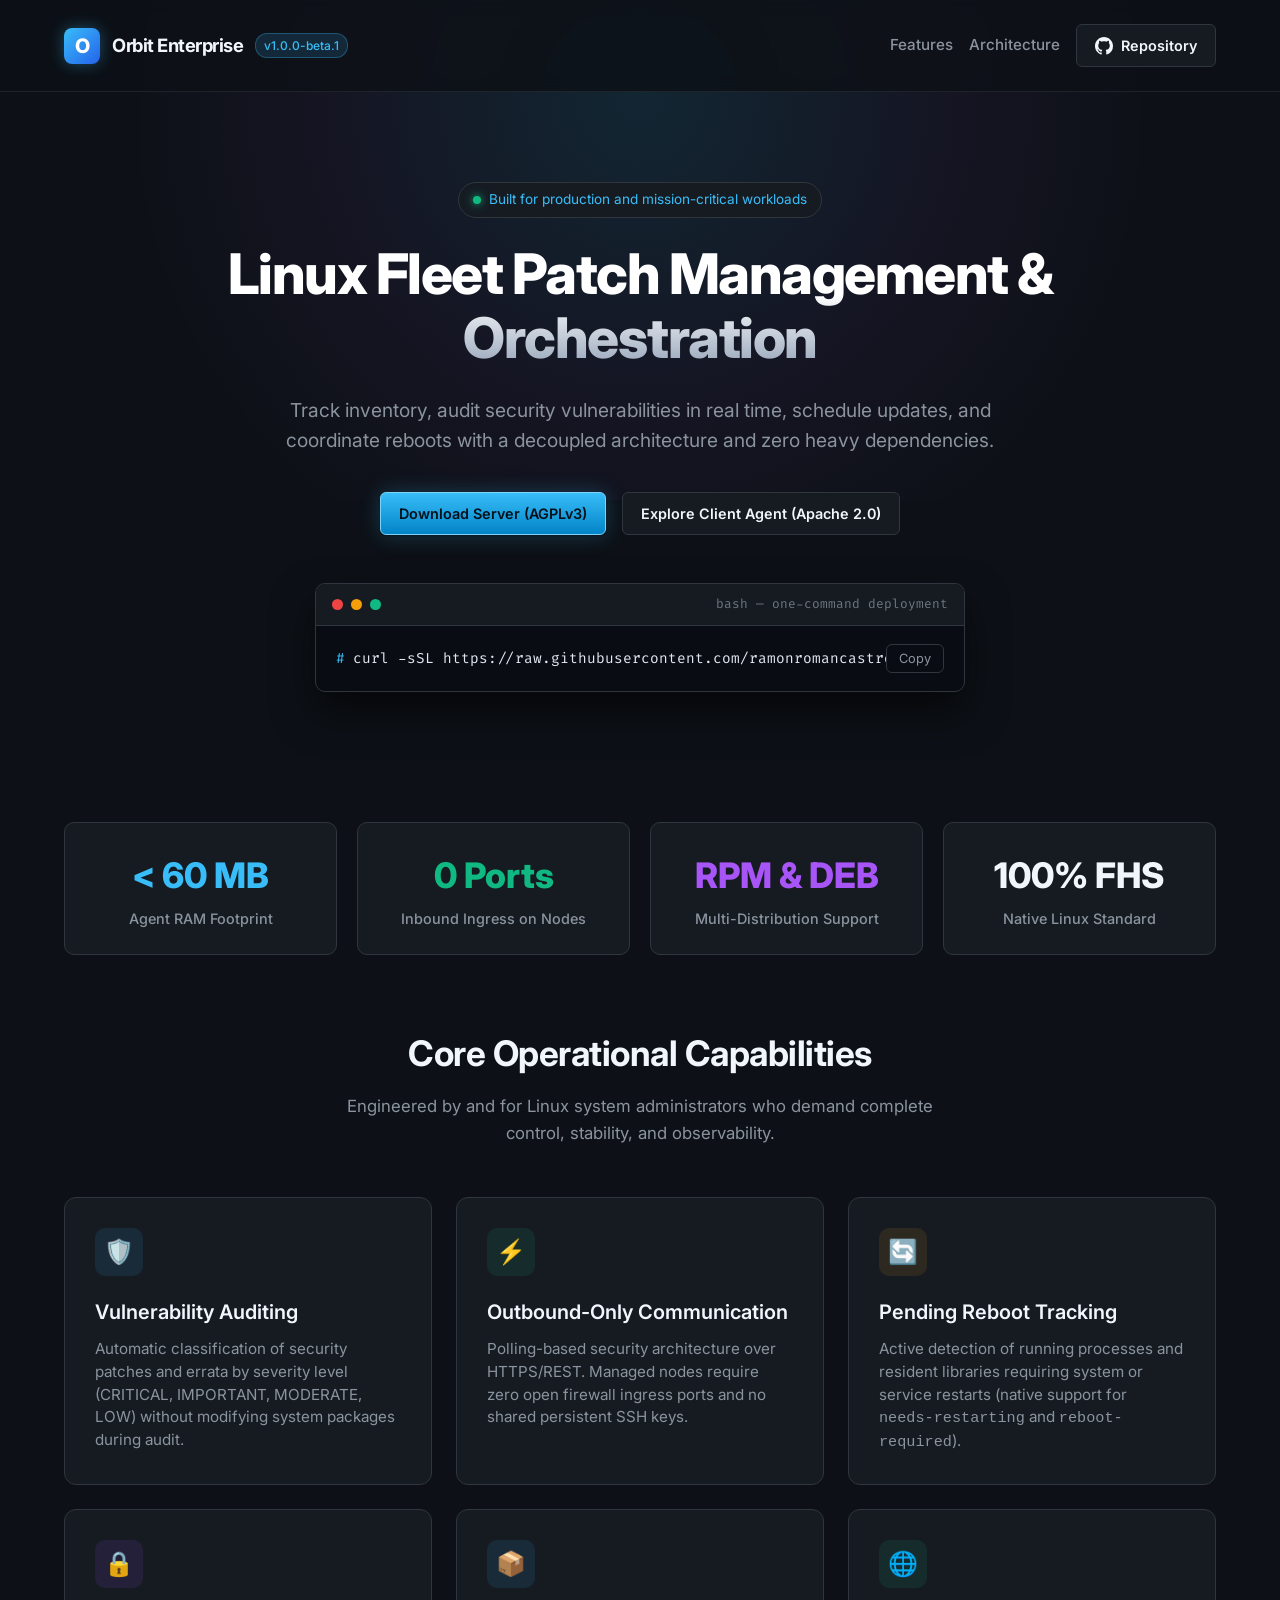
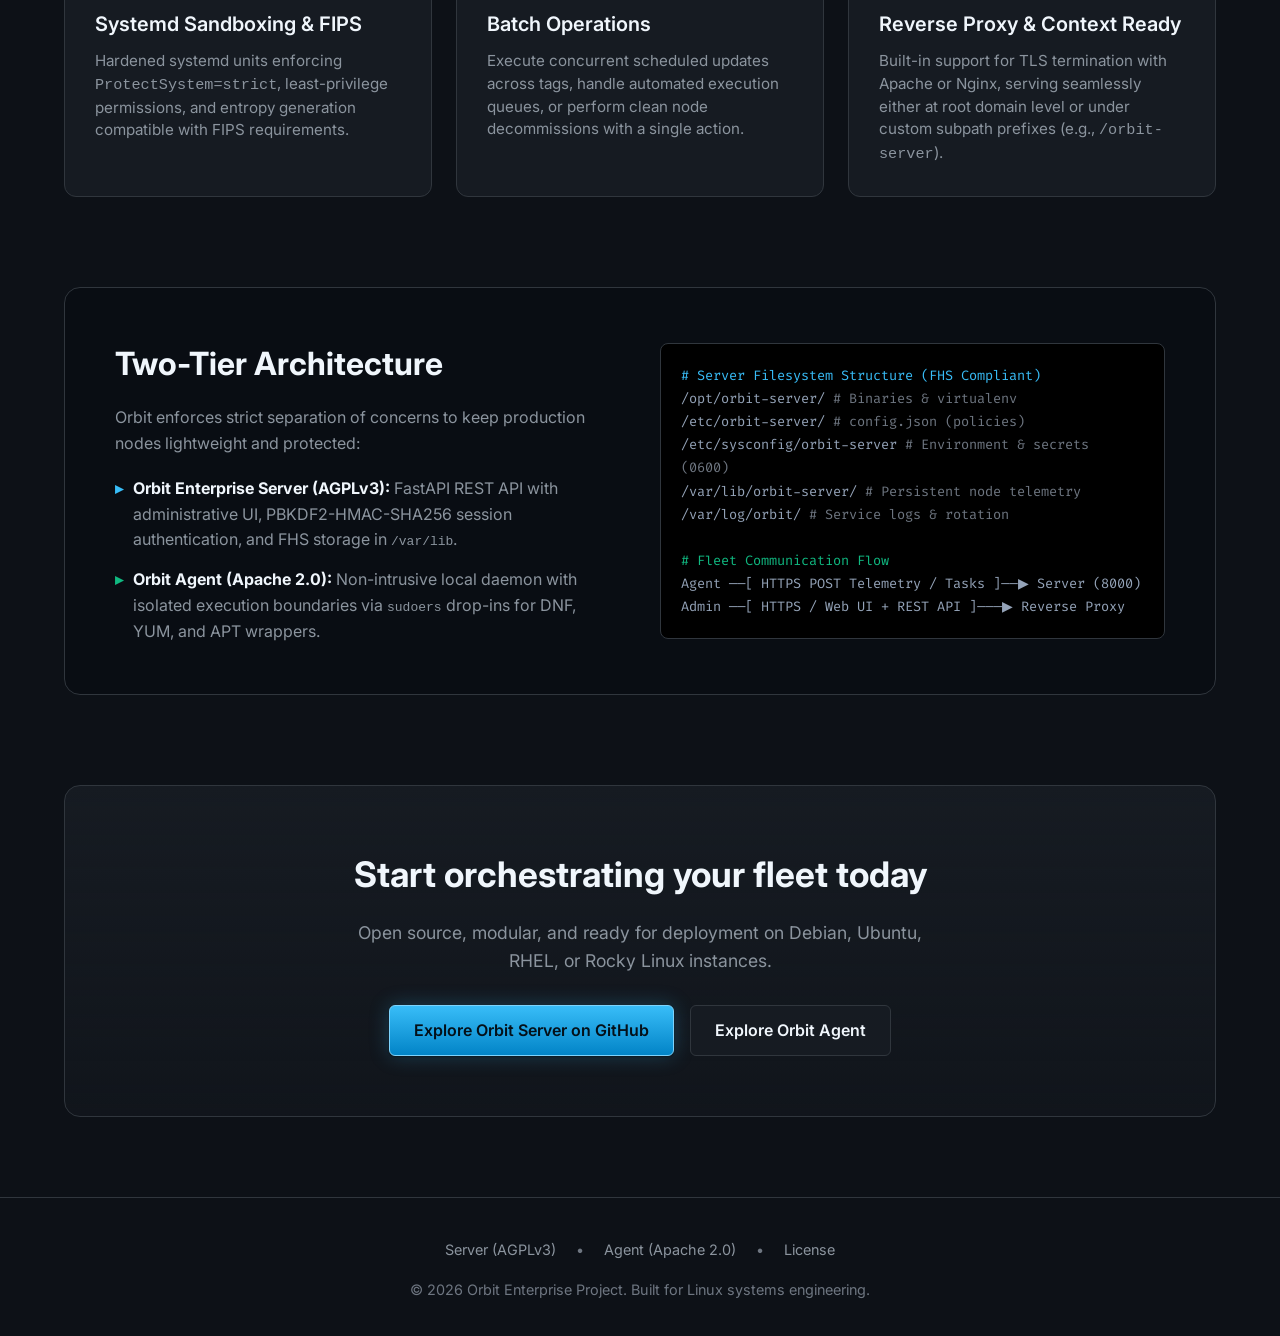
==== orbit-server/index.html @ 9237be04 "Add files via upload" ====
<!DOCTYPE html>
<html lang="en" prefix="og: https://ogp.me/ns#">
<head>
  <meta charset="UTF-8">
  <meta name="viewport" content="width=device-width, initial-scale=1.0">
  <meta http-equiv="X-UA-Compatible" content="IE=edge">
  
  <!-- SEO CORE -->
  <title>Orbit Enterprise | Linux Fleet Patch Management & Orchestration</title>
  <meta name="description" content="Centralized, secure, and lightweight Linux fleet orchestrator for security patch auditing, telemetry, and automated task execution across RPM and DEB systems.">
  <meta name="keywords" content="linux patch management, fleet orchestration, devops, sysadmin, fastapi, linux security auditing, dnf, apt, systemd, linux automation">
  <meta name="author" content="Orbit Enterprise Project">
  <meta name="robots" content="index, follow, max-image-preview:large, max-snippet:-1, max-video-preview:-1">
  <link rel="canonical" href="https://ramonromancastro.github.io/orbit-server/">
  <meta name="theme-color" content="#0d1117">

  <!-- OPEN GRAPH / FACEBOOK / LINKEDIN / DISCORD -->
  <meta property="og:type" content="website">
  <meta property="og:url" content="https://ramonromancastro.github.io/orbit-server/">
  <meta property="og:title" content="Orbit Enterprise | Linux Fleet Patch Management & Orchestration">
  <meta property="og:description" content="Track inventory, audit security vulnerabilities in real time, and coordinate unattended reboots with an outbound-only decoupled architecture.">
  <meta property="og:image" content="https://raw.githubusercontent.com/ramonromancastro/orbit-server/main/docs/images/og-preview.png">
  <meta property="og:image:width" content="1200">
  <meta property="og:image:height" content="630">
  <meta property="og:image:alt" content="Orbit Enterprise Server and Agent Overview">
  <meta property="og:site_name" content="Orbit Enterprise">
  <meta property="og:locale" content="en_US">

  <!-- TWITTER CARDS -->
  <meta name="twitter:card" content="summary_large_image">
  <meta name="twitter:url" content="https://ramonromancastro.github.io/orbit-server/">
  <meta name="twitter:title" content="Orbit Enterprise | Linux Fleet Patch Management">
  <meta name="twitter:description" content="Lightweight Linux fleet management & automated patch auditing for RPM & DEB distributions. Zero inbound open ports.">
  <meta name="twitter:image" content="https://raw.githubusercontent.com/ramonromancastro/orbit-server/main/docs/images/og-preview.png">
  <meta name="twitter:image:alt" content="Orbit Enterprise Architecture Banner">

  <!-- STRUCTURED DATA (JSON-LD) SCHEMA.ORG -->
  <script type="application/ld+json">
  {
    "@context": "https://schema.org",
    "@type": "SoftwareApplication",
    "name": "Orbit Enterprise Server",
    "operatingSystem": "Linux",
    "applicationCategory": "DevOpsApplication, SystemAdministrationApplication",
    "softwareVersion": "v1.0.0-beta.1",
    "description": "Enterprise-grade patch management, vulnerability auditing, and orchestration platform for Linux fleets.",
    "license": "https://www.gnu.org/licenses/agpl-3.0.html",
    "url": "https://ramonromancastro.github.io/orbit-server/",
    "downloadUrl": "https://github.com/ramonromancastro/orbit-server",
    "offers": {
      "@type": "Offer",
      "price": "0",
      "priceCurrency": "USD"
    },
    "author": {
      "@type": "Person",
      "name": "Ramón Román Castro",
      "url": "https://github.com/ramonromancastro"
    }
  }
  </script>
  
  <style>
    :root {
      --bg-darker: #090d13;
      --bg-dark: #0d1117;
      --bg-card: #161b22;
      --bg-card-hover: #1c2129;
      --border-color: #30363d;
      --border-hover: #484f58;
      
      --accent-blue: #38bdf8;
      --accent-blue-glow: rgba(56, 189, 248, 0.15);
      --accent-green: #10b981;
      --accent-purple: #a855f7;
      --accent-amber: #f59e0b;
      
      --text-main: #f0f6fc;
      --text-muted: #8b949e;
      --text-dim: #6e7681;
      
      --font-sans: 'Inter', -apple-system, BlinkMacSystemFont, sans-serif;
      --font-mono: 'Fira Code', monospace;
    }

    /* Inter Font (Sans-serif) */
    @font-face {
      font-family: 'Inter';
      font-style: normal;
      font-weight: 100 900; /* Cobertura completa si usas la variable */
      font-display: swap;
      src: url('fonts/inter-latin-standard-normal.woff2') format('woff2');
    }

    /* Fira Code Font (Monospace - 400 Regular) */
    @font-face {
      font-family: 'Fira Code';
      font-style: normal;
      font-weight: 100 900; /* Cobertura completa si usas la variable */
      font-display: swap;
      src: url('fonts/fira-code-latin-wght-normal.woff2') format('woff2');
    }

    * {
      box-sizing: border-box;
      margin: 0;
      padding: 0;
    }

    body {
      background-color: var(--bg-dark);
      color: var(--text-main);
      font-family: var(--font-sans);
      line-height: 1.6;
      overflow-x: hidden;
      -webkit-font-smoothing: antialiased;
    }

    .glow-bg {
      position: absolute;
      top: 0;
      left: 50%;
      transform: translateX(-50%);
      width: 1000px;
      height: 500px;
      background: radial-gradient(circle at 50% 20%, rgba(56, 189, 248, 0.12) 0%, rgba(168, 85, 247, 0.05) 50%, transparent 80%);
      pointer-events: none;
      z-index: 0;
    }

    .container {
      max-width: 1200px;
      margin: 0 auto;
      padding: 0 24px;
      position: relative;
      z-index: 1;
    }

    header {
      padding: 24px 0;
      border-bottom: 1px solid rgba(48, 54, 61, 0.5);
      backdrop-filter: blur(8px);
      position: sticky;
      top: 0;
      z-index: 50;
      background: rgba(13, 17, 23, 0.85);
    }

    .header-content {
      display: flex;
      justify-content: space-between;
      align-items: center;
    }

    .logo-container {
      display: flex;
      align-items: center;
      gap: 12px;
      text-decoration: none;
      color: var(--text-main);
    }

    .logo-badge {
      width: 36px;
      height: 36px;
      border-radius: 8px;
      background: linear-gradient(135deg, var(--accent-blue), #2563eb);
      display: flex;
      align-items: center;
      justify-content: center;
      font-weight: 800;
      font-size: 20px;
      color: #fff;
      box-shadow: 0 0 15px rgba(56, 189, 248, 0.35);
    }

    .logo-title {
      font-weight: 700;
      font-size: 1.15rem;
      letter-spacing: -0.5px;
    }

    .logo-version {
      font-size: 0.75rem;
      padding: 2px 8px;
      border-radius: 12px;
      background-color: var(--accent-blue-glow);
      color: var(--accent-blue);
      border: 1px solid rgba(56, 189, 248, 0.3);
      font-weight: 500;
    }

    .nav-actions {
      display: flex;
      align-items: center;
      gap: 16px;
    }

    .nav-link {
      color: var(--text-muted);
      text-decoration: none;
      font-size: 0.95rem;
      font-weight: 500;
      transition: color 0.2s;
    }

    .nav-link:hover {
      color: var(--accent-blue);
    }

    .btn {
      display: inline-flex;
      align-items: center;
      gap: 8px;
      padding: 9px 18px;
      border-radius: 6px;
      font-size: 0.9rem;
      font-weight: 600;
      text-decoration: none;
      cursor: pointer;
      transition: all 0.2s cubic-bezier(0.4, 0, 0.2, 1);
    }

    .btn-github {
      background-color: var(--bg-card);
      color: var(--text-main);
      border: 1px solid var(--border-color);
    }

    .btn-github:hover {
      background-color: var(--border-color);
      border-color: var(--text-muted);
    }

    .btn-primary {
      background: linear-gradient(180deg, #38bdf8 0%, #0284c7 100%);
      color: #041019;
      box-shadow: 0 1px 2px rgba(0,0,0,0.4), 0 0 20px rgba(56, 189, 248, 0.25);
      border: 1px solid #7dd3fc;
    }

    .btn-primary:hover {
      filter: brightness(1.1);
      box-shadow: 0 0 25px rgba(56, 189, 248, 0.4);
      transform: translateY(-1px);
    }

    .hero {
      padding: 90px 0 60px;
      text-align: center;
    }

    .hero-tagline {
      display: inline-flex;
      align-items: center;
      gap: 8px;
      padding: 6px 14px;
      background-color: var(--bg-card);
      border: 1px solid var(--border-color);
      border-radius: 20px;
      font-size: 0.85rem;
      color: var(--accent-blue);
      margin-bottom: 24px;
    }

    .status-dot {
      width: 8px;
      height: 8px;
      background-color: var(--accent-green);
      border-radius: 50%;
      box-shadow: 0 0 8px var(--accent-green);
    }

    .hero h1 {
      font-size: 3.5rem;
      line-height: 1.15;
      font-weight: 800;
      letter-spacing: -1.5px;
      margin-bottom: 24px;
      max-width: 850px;
      margin-left: auto;
      margin-right: auto;
      background: linear-gradient(180deg, #ffffff 40%, #94a3b8 100%);
      -webkit-background-clip: text;
      -webkit-text-fill-color: transparent;
    }

    .hero p {
      font-size: 1.2rem;
      color: var(--text-muted);
      max-width: 720px;
      margin: 0 auto 36px;
      font-weight: 400;
    }

    .hero-cta {
      display: flex;
      justify-content: center;
      gap: 16px;
      margin-bottom: 48px;
      flex-wrap: wrap;
    }

    .terminal-box {
      max-width: 650px;
      margin: 0 auto;
      background-color: var(--bg-darker);
      border: 1px solid var(--border-color);
      border-radius: 10px;
      box-shadow: 0 20px 40px rgba(0, 0, 0, 0.6);
      text-align: left;
      overflow: hidden;
    }

    .terminal-header {
      background-color: var(--bg-card);
      padding: 10px 16px;
      display: flex;
      align-items: center;
      gap: 8px;
      border-bottom: 1px solid var(--border-color);
    }

    .terminal-dot {
      width: 11px;
      height: 11px;
      border-radius: 50%;
    }

    .dot-red { background-color: #ef4444; }
    .dot-yellow { background-color: #f59e0b; }
    .dot-green { background-color: #10b981; }

    .terminal-title {
      font-size: 0.8rem;
      color: var(--text-dim);
      font-family: var(--font-mono);
      margin-left: auto;
    }

    .terminal-body {
      padding: 18px 20px;
      font-family: var(--font-mono);
      font-size: 0.9rem;
      display: flex;
      justify-content: space-between;
      align-items: center;
      color: #e2e8f0;
    }

    .cmd-text {
      overflow-x: auto;
      white-space: nowrap;
    }

    .cmd-prompt {
      color: var(--accent-blue);
      margin-right: 8px;
      user-select: none;
    }

    .btn-copy {
      background: none;
      border: 1px solid var(--border-color);
      color: var(--text-muted);
      padding: 6px 12px;
      border-radius: 6px;
      cursor: pointer;
      font-size: 0.8rem;
      font-family: var(--font-sans);
      transition: all 0.2s;
    }

    .btn-copy:hover {
      background: var(--bg-card);
      color: var(--text-main);
      border-color: var(--text-muted);
    }

    .stats-row {
      display: grid;
      grid-template-columns: repeat(auto-fit, minmax(220px, 1fr));
      gap: 20px;
      margin: 70px 0;
    }

    .stat-card {
      background-color: var(--bg-card);
      border: 1px solid var(--border-color);
      border-radius: 10px;
      padding: 24px;
      text-align: center;
    }

    .stat-value {
      font-size: 2.2rem;
      font-weight: 800;
      color: var(--text-main);
      margin-bottom: 4px;
    }

    .stat-value.blue { color: var(--accent-blue); }
    .stat-value.green { color: var(--accent-green); }
    .stat-value.purple { color: var(--accent-purple); }

    .stat-label {
      font-size: 0.9rem;
      color: var(--text-muted);
      font-weight: 500;
    }

    .section-header {
      text-align: center;
      margin-bottom: 50px;
    }

    .section-header h2 {
      font-size: 2.2rem;
      font-weight: 700;
      letter-spacing: -0.5px;
      margin-bottom: 12px;
    }

    .section-header p {
      color: var(--text-muted);
      max-width: 600px;
      margin: 0 auto;
      font-size: 1.05rem;
    }

    .features-grid {
      display: grid;
      grid-template-columns: repeat(auto-fit, minmax(320px, 1fr));
      gap: 24px;
      margin-bottom: 90px;
    }

    .feature-card {
      background-color: var(--bg-card);
      border: 1px solid var(--border-color);
      border-radius: 12px;
      padding: 30px;
      transition: transform 0.2s, border-color 0.2s;
      position: relative;
    }

    .feature-card:hover {
      transform: translateY(-3px);
      border-color: var(--border-hover);
      background-color: var(--bg-card-hover);
    }

    .feature-icon {
      width: 48px;
      height: 48px;
      border-radius: 10px;
      display: flex;
      align-items: center;
      justify-content: center;
      margin-bottom: 20px;
      font-size: 24px;
    }

    .icon-blue { background: rgba(56, 189, 248, 0.1); color: var(--accent-blue); }
    .icon-green { background: rgba(16, 185, 129, 0.1); color: var(--accent-green); }
    .icon-purple { background: rgba(168, 85, 247, 0.1); color: var(--accent-purple); }
    .icon-amber { background: rgba(245, 158, 11, 0.1); color: var(--accent-amber); }

    .feature-card h3 {
      font-size: 1.25rem;
      font-weight: 600;
      margin-bottom: 10px;
    }

    .feature-card p {
      color: var(--text-muted);
      font-size: 0.95rem;
      line-height: 1.5;
    }

    .arch-section {
      background-color: var(--bg-darker);
      border: 1px solid var(--border-color);
      border-radius: 16px;
      padding: 50px;
      margin-bottom: 90px;
    }

    .arch-grid {
      display: grid;
      grid-template-columns: 1fr 1fr;
      gap: 40px;
      align-items: center;
    }

    .arch-code {
      background: #000;
      border: 1px solid var(--border-color);
      border-radius: 8px;
      padding: 20px;
      font-family: var(--font-mono);
      font-size: 0.85rem;
      color: #94a3b8;
      line-height: 1.7;
    }

    .arch-code .code-blue { color: var(--accent-blue); }
    .arch-code .code-green { color: var(--accent-green); }

    .cta-banner {
      background: linear-gradient(180deg, var(--bg-card) 0%, rgba(22, 27, 34, 0.4) 100%);
      border: 1px solid var(--border-color);
      border-radius: 16px;
      padding: 60px 30px;
      text-align: center;
      margin-bottom: 80px;
    }

    .cta-banner h2 {
      font-size: 2.2rem;
      font-weight: 700;
      margin-bottom: 16px;
    }

    .cta-banner p {
      color: var(--text-muted);
      max-width: 600px;
      margin: 0 auto 30px;
      font-size: 1.1rem;
    }

    footer {
      border-top: 1px solid var(--border-color);
      padding: 40px 0;
      text-align: center;
      font-size: 0.9rem;
      color: var(--text-dim);
    }

    .footer-links {
      display: flex;
      justify-content: center;
      gap: 20px;
      margin-bottom: 16px;
    }

    .footer-links a {
      color: var(--text-muted);
      text-decoration: none;
      transition: color 0.2s;
    }

    .footer-links a:hover {
      color: var(--accent-blue);
    }

    @media (max-width: 768px) {
      .hero h1 { font-size: 2.3rem; }
      .arch-grid { grid-template-columns: 1fr; }
      .header-content { flex-direction: column; gap: 16px; }
      .arch-section { padding: 24px; }
    }
  </style>
</head>
<body>

  <div class="glow-bg" aria-hidden="true"></div>

  <!-- HEADER -->
  <header>
    <div class="container header-content">
      <a href="#" class="logo-container" aria-label="Orbit Enterprise Homepage">
        <div class="logo-badge" aria-hidden="true">O</div>
        <span class="logo-title">Orbit Enterprise</span>
        <span class="logo-version">v1.0.0-beta.1</span>
      </a>
      <nav class="nav-actions" aria-label="Main Navigation">
        <a href="#features" class="nav-link">Features</a>
        <a href="#architecture" class="nav-link">Architecture</a>
        <a href="https://github.com/ramonromancastro/orbit-server" target="_blank" rel="noopener noreferrer" class="btn btn-github" aria-label="View Orbit Enterprise on GitHub">
          <svg height="18" width="18" viewBox="0 0 16 16" fill="currentColor" aria-hidden="true">
            <path d="M8 0C3.58 0 0 3.58 0 8c0 3.54 2.29 6.53 5.47 7.59.4.07.55-.17.55-.38 0-.19-.01-.82-.01-1.49-2.01.37-2.53-.49-2.69-.94-.09-.23-.48-.94-.82-1.13-.28-.15-.68-.52-.01-.53.63-.01 1.08.58 1.23.82.72 1.21 1.87.87 2.33.66.07-.52.28-.87.51-1.07-1.78-.2-3.64-.89-3.64-3.95 0-.87.31-1.59.82-2.15-.08-.2-.36-1.02.08-2.12 0 0 .67-.21 2.2.82.64-.18 1.32-.27 2-.27.68 0 1.36.09 2 .27 1.53-1.04 2.2-.82 2.2-.82.44 1.1.16 1.92.08 2.12.51.56.82 1.27.82 2.15 0 3.07-1.87 3.75-3.65 3.95.29.25.54.73.54 1.48 0 1.07-.01 1.93-.01 2.2 0 .21.15.46.55.38A8.013 8.013 0 0016 8c0-4.42-3.58-8-8-8z"></path>
          </svg>
          Repository
        </a>
      </nav>
    </div>
  </header>

  <main class="container">
    
    <!-- HERO -->
    <section class="hero" aria-labelledby="hero-title">
      <div class="hero-tagline">
        <span class="status-dot" aria-hidden="true"></span>
        Built for production and mission-critical workloads
      </div>
      <h1 id="hero-title">Linux Fleet Patch Management & Orchestration</h1>
      <p>
        Track inventory, audit security vulnerabilities in real time, schedule updates, and coordinate reboots with a decoupled architecture and zero heavy dependencies.
      </p>

      <div class="hero-cta">
        <a href="https://github.com/ramonromancastro/orbit-server" target="_blank" rel="noopener noreferrer" class="btn btn-primary">
          Download Server (AGPLv3)
        </a>
        <a href="https://github.com/ramonromancastro/orbit-agent" target="_blank" rel="noopener noreferrer" class="btn btn-github">
          Explore Client Agent (Apache 2.0)
        </a>
      </div>

      <!-- Quick Command Box -->
      <div class="terminal-box" aria-label="Terminal installation command">
        <div class="terminal-header">
          <div class="terminal-dot dot-red" aria-hidden="true"></div>
          <div class="terminal-dot dot-yellow" aria-hidden="true"></div>
          <div class="terminal-dot dot-green" aria-hidden="true"></div>
          <span class="terminal-title">bash — one-command deployment</span>
        </div>
        <div class="terminal-body">
          <div class="cmd-text">
            <span class="cmd-prompt">#</span>curl -sSL https://raw.githubusercontent.com/ramonromancastro/orbit-server/main/get-orbit.sh | sudo bash
          </div>
          <button class="btn-copy" onclick="copyInstallCmd(this)" aria-label="Copy installation command to clipboard">Copy</button>
        </div>
      </div>
    </section>

    <!-- METRICS -->
    <section class="stats-row" aria-label="Technical Metrics">
      <div class="stat-card">
        <div class="stat-value blue">&lt; 60 MB</div>
        <div class="stat-label">Agent RAM Footprint</div>
      </div>
      <div class="stat-card">
        <div class="stat-value green">0 Ports</div>
        <div class="stat-label">Inbound Ingress on Nodes</div>
      </div>
      <div class="stat-card">
        <div class="stat-value purple">RPM & DEB</div>
        <div class="stat-label">Multi-Distribution Support</div>
      </div>
      <div class="stat-card">
        <div class="stat-value">100% FHS</div>
        <div class="stat-label">Native Linux Standard</div>
      </div>
    </section>

    <!-- FEATURES -->
    <section id="features" aria-labelledby="features-title">
      <div class="section-header">
        <h2 id="features-title">Core Operational Capabilities</h2>
        <p>Engineered by and for Linux system administrators who demand complete control, stability, and observability.</p>
      </div>

      <div class="features-grid">
        <article class="feature-card">
          <div class="feature-icon icon-blue" aria-hidden="true">🛡️</div>
          <h3>Vulnerability Auditing</h3>
          <p>
            Automatic classification of security patches and errata by severity level (CRITICAL, IMPORTANT, MODERATE, LOW) without modifying system packages during audit.
          </p>
        </article>

        <article class="feature-card">
          <div class="feature-icon icon-green" aria-hidden="true">⚡</div>
          <h3>Outbound-Only Communication</h3>
          <p>
            Polling-based security architecture over HTTPS/REST. Managed nodes require zero open firewall ingress ports and no shared persistent SSH keys.
          </p>
        </article>

        <article class="feature-card">
          <div class="feature-icon icon-amber" aria-hidden="true">🔄</div>
          <h3>Pending Reboot Tracking</h3>
          <p>
            Active detection of running processes and resident libraries requiring system or service restarts (native support for <code>needs-restarting</code> and <code>reboot-required</code>).
          </p>
        </article>

        <article class="feature-card">
          <div class="feature-icon icon-purple" aria-hidden="true">🔒</div>
          <h3>Systemd Sandboxing & FIPS</h3>
          <p>
            Hardened systemd units enforcing <code>ProtectSystem=strict</code>, least-privilege permissions, and entropy generation compatible with FIPS requirements.
          </p>
        </article>

        <article class="feature-card">
          <div class="feature-icon icon-blue" aria-hidden="true">📦</div>
          <h3>Batch Operations</h3>
          <p>
            Execute concurrent scheduled updates across tags, handle automated execution queues, or perform clean node decommissions with a single action.
          </p>
        </article>

        <article class="feature-card">
          <div class="feature-icon icon-green" aria-hidden="true">🌐</div>
          <h3>Reverse Proxy & Context Ready</h3>
          <p>
            Built-in support for TLS termination with Apache or Nginx, serving seamlessly either at root domain level or under custom subpath prefixes (e.g., <code>/orbit-server</code>).
          </p>
        </article>
      </div>
    </section>

    <!-- ARCHITECTURE -->
    <section id="architecture" class="arch-section" aria-labelledby="arch-title">
      <div class="arch-grid">
        <div>
          <h2 id="arch-title" style="font-size: 2rem; margin-bottom: 16px;">Two-Tier Architecture</h2>
          <p style="color: var(--text-muted); margin-bottom: 20px;">
            Orbit enforces strict separation of concerns to keep production nodes lightweight and protected:
          </p>
          <ul style="list-style: none; display: flex; flex-direction: column; gap: 14px; color: var(--text-muted);">
            <li style="display: flex; gap: 10px;">
              <span style="color: var(--accent-blue); font-weight: bold;" aria-hidden="true">▸</span>
              <span><strong style="color: var(--text-main);">Orbit Enterprise Server (AGPLv3):</strong> FastAPI REST API with administrative UI, PBKDF2-HMAC-SHA256 session authentication, and FHS storage in <code>/var/lib</code>.</span>
            </li>
            <li style="display: flex; gap: 10px;">
              <span style="color: var(--accent-green); font-weight: bold;" aria-hidden="true">▸</span>
              <span><strong style="color: var(--text-main);">Orbit Agent (Apache 2.0):</strong> Non-intrusive local daemon with isolated execution boundaries via <code>sudoers</code> drop-ins for DNF, YUM, and APT wrappers.</span>
            </li>
          </ul>
        </div>
        <div class="arch-code" aria-label="Filesystem Hierarchy Diagram">
          <div><span class="code-blue"># Server Filesystem Structure (FHS Compliant)</span></div>
          <div>/opt/orbit-server/          <span style="color: var(--text-dim);"># Binaries & virtualenv</span></div>
          <div>/etc/orbit-server/          <span style="color: var(--text-dim);"># config.json (policies)</span></div>
          <div>/etc/sysconfig/orbit-server <span style="color: var(--text-dim);"># Environment & secrets (0600)</span></div>
          <div>/var/lib/orbit-server/      <span style="color: var(--text-dim);"># Persistent node telemetry</span></div>
          <div>/var/log/orbit/             <span style="color: var(--text-dim);"># Service logs & rotation</span></div>
          <br>
          <div><span class="code-green"># Fleet Communication Flow</span></div>
          <div>Agent  ──[ HTTPS POST Telemetry / Tasks ]──▶  Server (8000)</div>
          <div>Admin  ──[ HTTPS / Web UI + REST API ]───▶  Reverse Proxy</div>
        </div>
      </div>
    </section>

    <!-- BOTTOM CTA BANNER -->
    <section class="cta-banner" aria-labelledby="cta-title">
      <h2 id="cta-title">Start orchestrating your fleet today</h2>
      <p>
        Open source, modular, and ready for deployment on Debian, Ubuntu, RHEL, or Rocky Linux instances.
      </p>
      <div style="display: flex; justify-content: center; gap: 16px; flex-wrap: wrap;">
        <a href="https://github.com/ramonromancastro/orbit-server" target="_blank" rel="noopener noreferrer" class="btn btn-primary" style="padding: 12px 24px; font-size: 1rem;">
          Explore Orbit Server on GitHub
        </a>
        <a href="https://github.com/ramonromancastro/orbit-agent" target="_blank" rel="noopener noreferrer" class="btn btn-github" style="padding: 12px 24px; font-size: 1rem;">
          Explore Orbit Agent
        </a>
      </div>
    </section>

  </main>

  <!-- FOOTER -->
  <footer>
    <div class="container">
      <div class="footer-links">
        <a href="https://github.com/ramonromancastro/orbit-server" target="_blank" rel="noopener noreferrer">Server (AGPLv3)</a>
        <span aria-hidden="true">•</span>
        <a href="https://github.com/ramonromancastro/orbit-agent" target="_blank" rel="noopener noreferrer">Agent (Apache 2.0)</a>
        <span aria-hidden="true">•</span>
        <a href="https://github.com/ramonromancastro/orbit-server/blob/main/LICENSE" target="_blank" rel="noopener noreferrer">License</a>
      </div>
      <p>© 2026 Orbit Enterprise Project. Built for Linux systems engineering.</p>
    </div>
  </footer>

  <script>
    function copyInstallCmd(btn) {
      const cmd = "curl -sSL https://raw.githubusercontent.com/ramonromancastro/orbit-server/main/get-orbit.sh | sudo bash";
      navigator.clipboard.writeText(cmd).then(() => {
        const originalText = btn.innerText;
        btn.innerText = "Copied!";
        btn.style.borderColor = "var(--accent-green)";
        btn.style.color = "var(--accent-green)";
        setTimeout(() => {
          btn.innerText = originalText;
          btn.style.borderColor = "var(--border-color)";
          btn.style.color = "var(--text-muted)";
        }, 2000);
      });
    }
  </script>
</body>
</html>
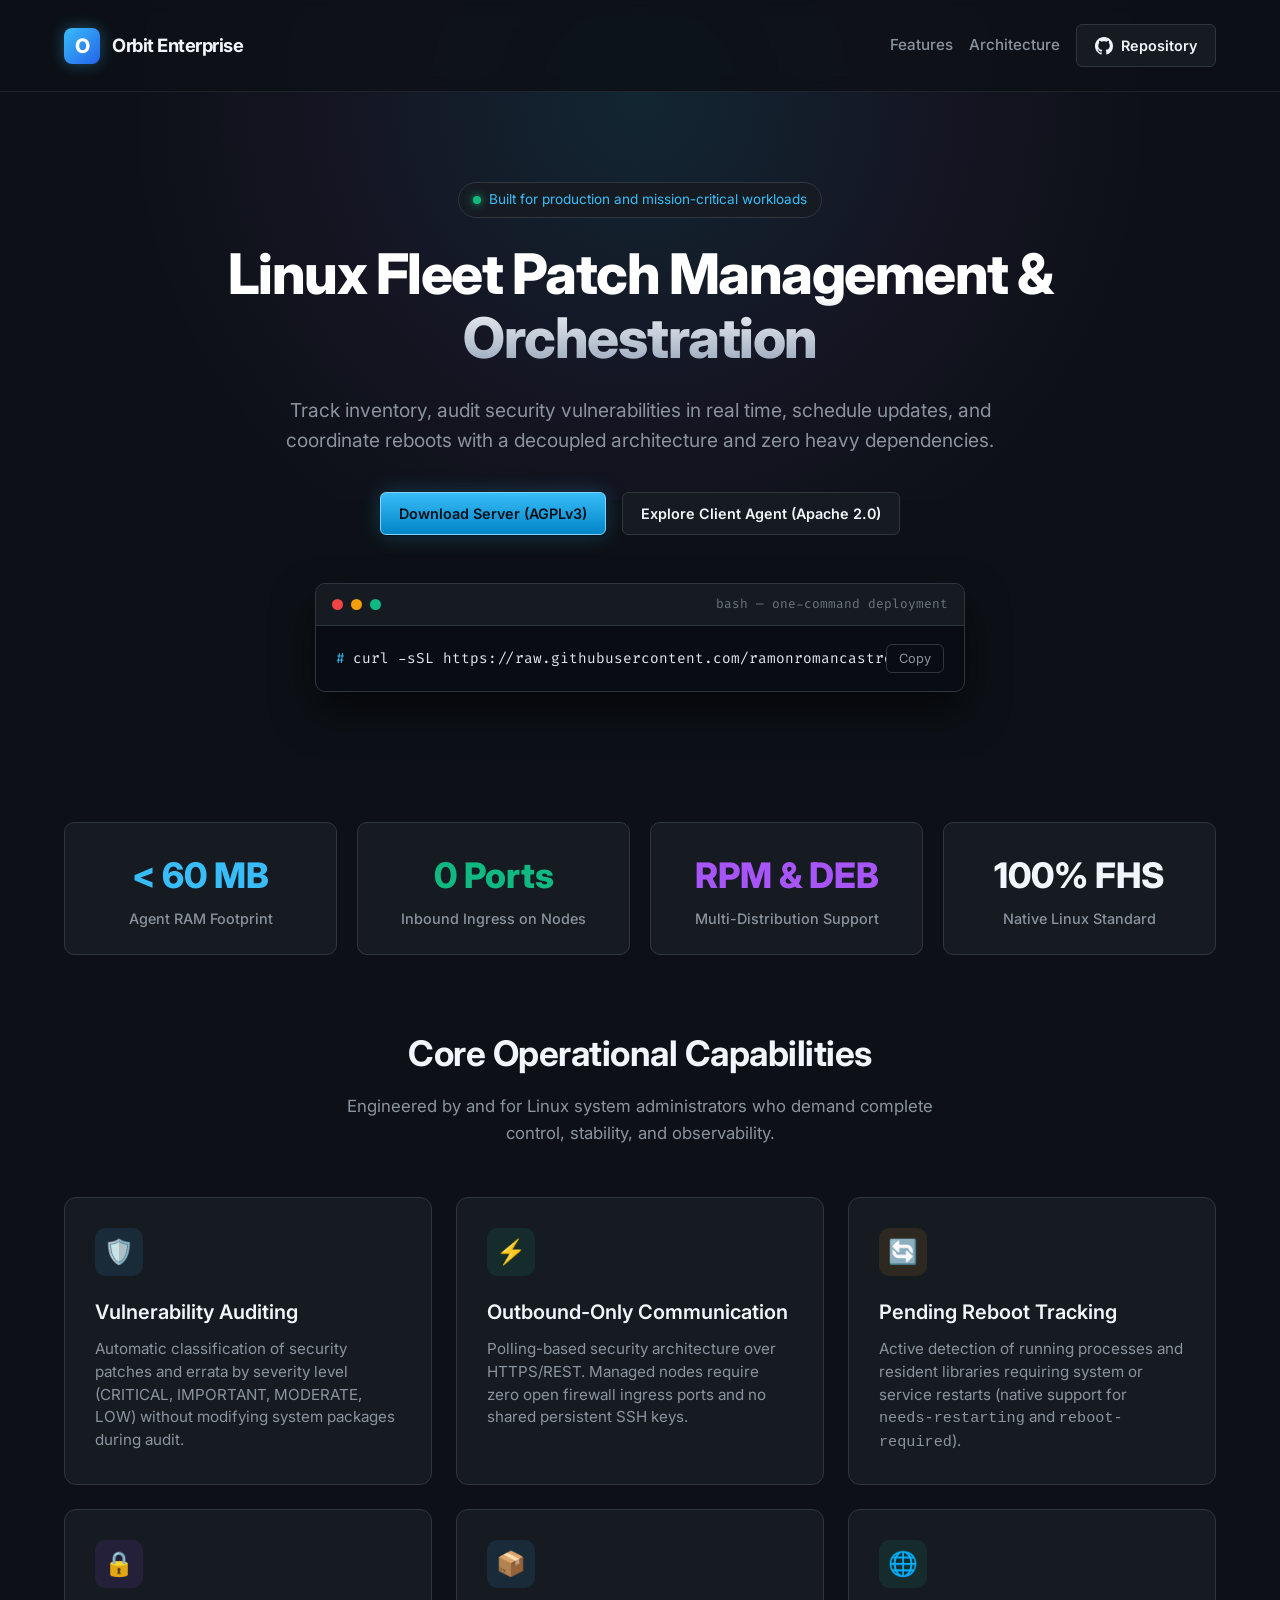
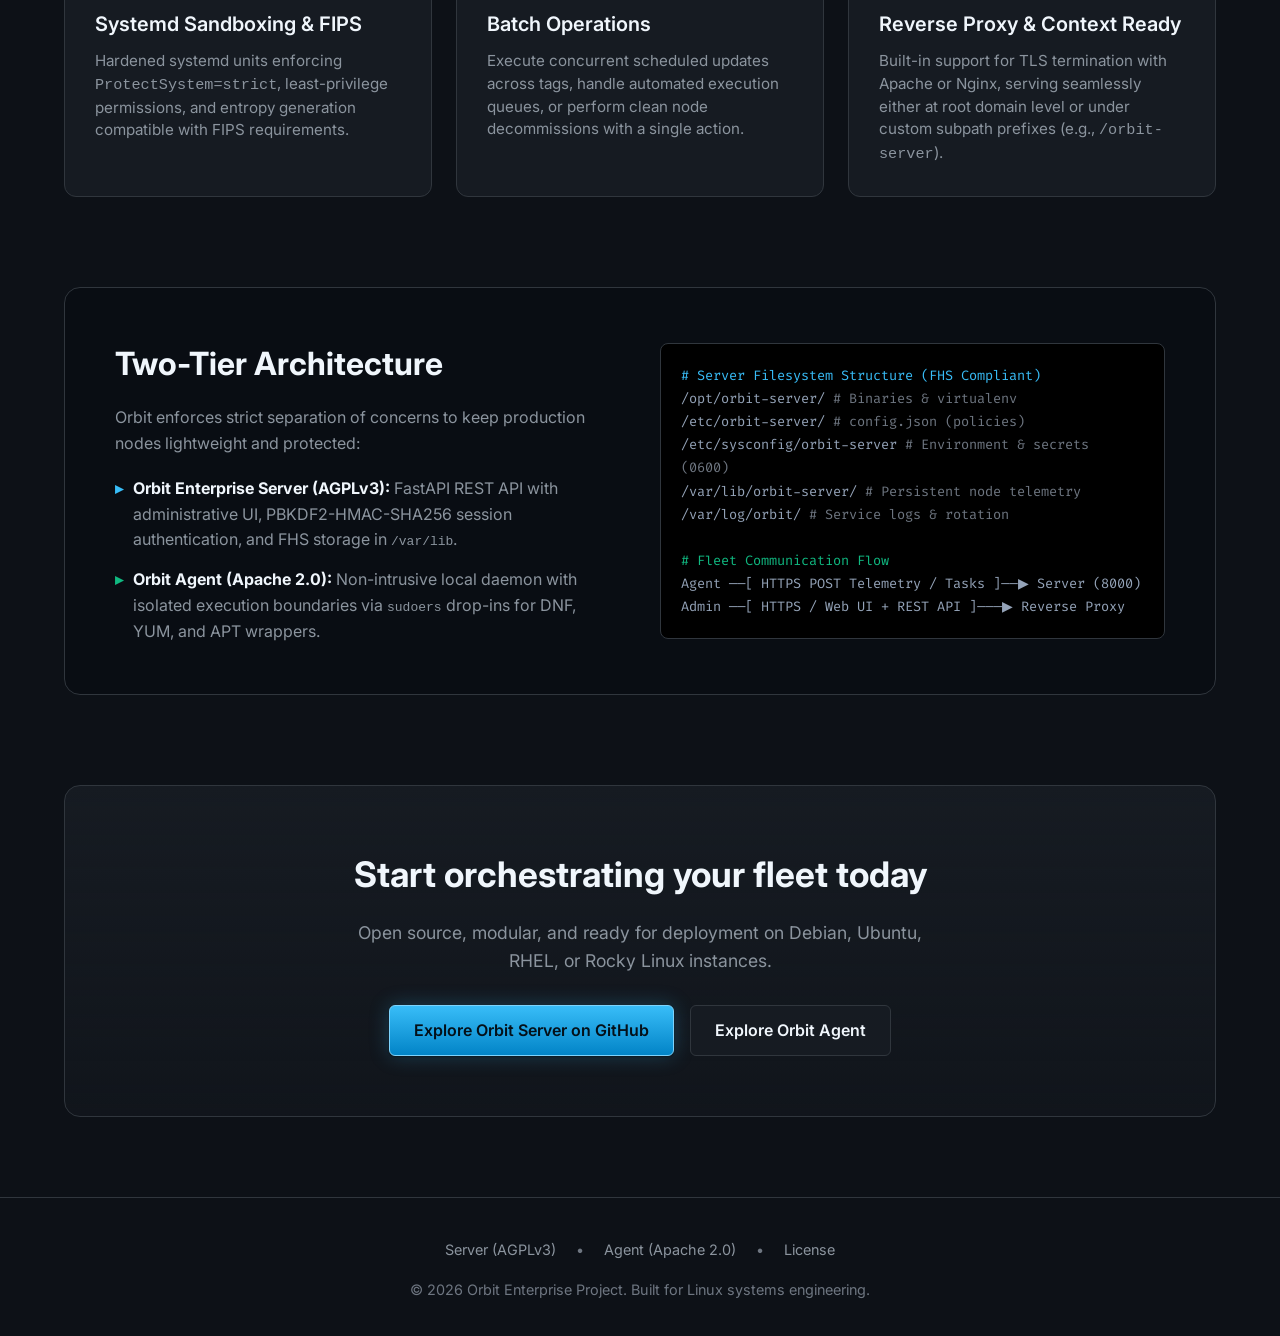
==== commit 65ddeea1: "Update Open Graph and Twitter image URLs to use GitHub Pages links" ====
--- a/orbit-server/index.html
+++ b/orbit-server/index.html
@@ -19,7 +19,7 @@
   <meta property="og:url" content="https://ramonromancastro.github.io/orbit-server/">
   <meta property="og:title" content="Orbit Enterprise | Linux Fleet Patch Management & Orchestration">
   <meta property="og:description" content="Track inventory, audit security vulnerabilities in real time, and coordinate unattended reboots with an outbound-only decoupled architecture.">
-  <meta property="og:image" content="https://raw.githubusercontent.com/ramonromancastro/orbit-server/main/docs/images/og-preview.png">
+  <meta property="og:image" content="https://ramonromancastro.github.io/orbit-server/images/og-preview.png">
   <meta property="og:image:width" content="1200">
   <meta property="og:image:height" content="630">
   <meta property="og:image:alt" content="Orbit Enterprise Server and Agent Overview">
@@ -31,7 +31,7 @@
   <meta name="twitter:url" content="https://ramonromancastro.github.io/orbit-server/">
   <meta name="twitter:title" content="Orbit Enterprise | Linux Fleet Patch Management">
   <meta name="twitter:description" content="Lightweight Linux fleet management & automated patch auditing for RPM & DEB distributions. Zero inbound open ports.">
-  <meta name="twitter:image" content="https://raw.githubusercontent.com/ramonromancastro/orbit-server/main/docs/images/og-preview.png">
+  <meta name="twitter:image" content="https://ramonromancastro.github.io/orbit-server/images/og-preview.png">
   <meta name="twitter:image:alt" content="Orbit Enterprise Architecture Banner">
 
   <!-- STRUCTURED DATA (JSON-LD) SCHEMA.ORG -->
@@ -42,7 +42,6 @@
     "name": "Orbit Enterprise Server",
     "operatingSystem": "Linux",
     "applicationCategory": "DevOpsApplication, SystemAdministrationApplication",
-    "softwareVersion": "v1.0.0-beta.1",
     "description": "Enterprise-grade patch management, vulnerability auditing, and orchestration platform for Linux fleets.",
     "license": "https://www.gnu.org/licenses/agpl-3.0.html",
     "url": "https://ramonromancastro.github.io/orbit-server/",
@@ -180,16 +179,6 @@
       letter-spacing: -0.5px;
     }
 
-    .logo-version {
-      font-size: 0.75rem;
-      padding: 2px 8px;
-      border-radius: 12px;
-      background-color: var(--accent-blue-glow);
-      color: var(--accent-blue);
-      border: 1px solid rgba(56, 189, 248, 0.3);
-      font-weight: 500;
-    }
-
     .nav-actions {
       display: flex;
       align-items: center;
@@ -572,7 +561,6 @@
       <a href="#" class="logo-container" aria-label="Orbit Enterprise Homepage">
         <div class="logo-badge" aria-hidden="true">O</div>
         <span class="logo-title">Orbit Enterprise</span>
-        <span class="logo-version">v1.0.0-beta.1</span>
       </a>
       <nav class="nav-actions" aria-label="Main Navigation">
         <a href="#features" class="nav-link">Features</a>
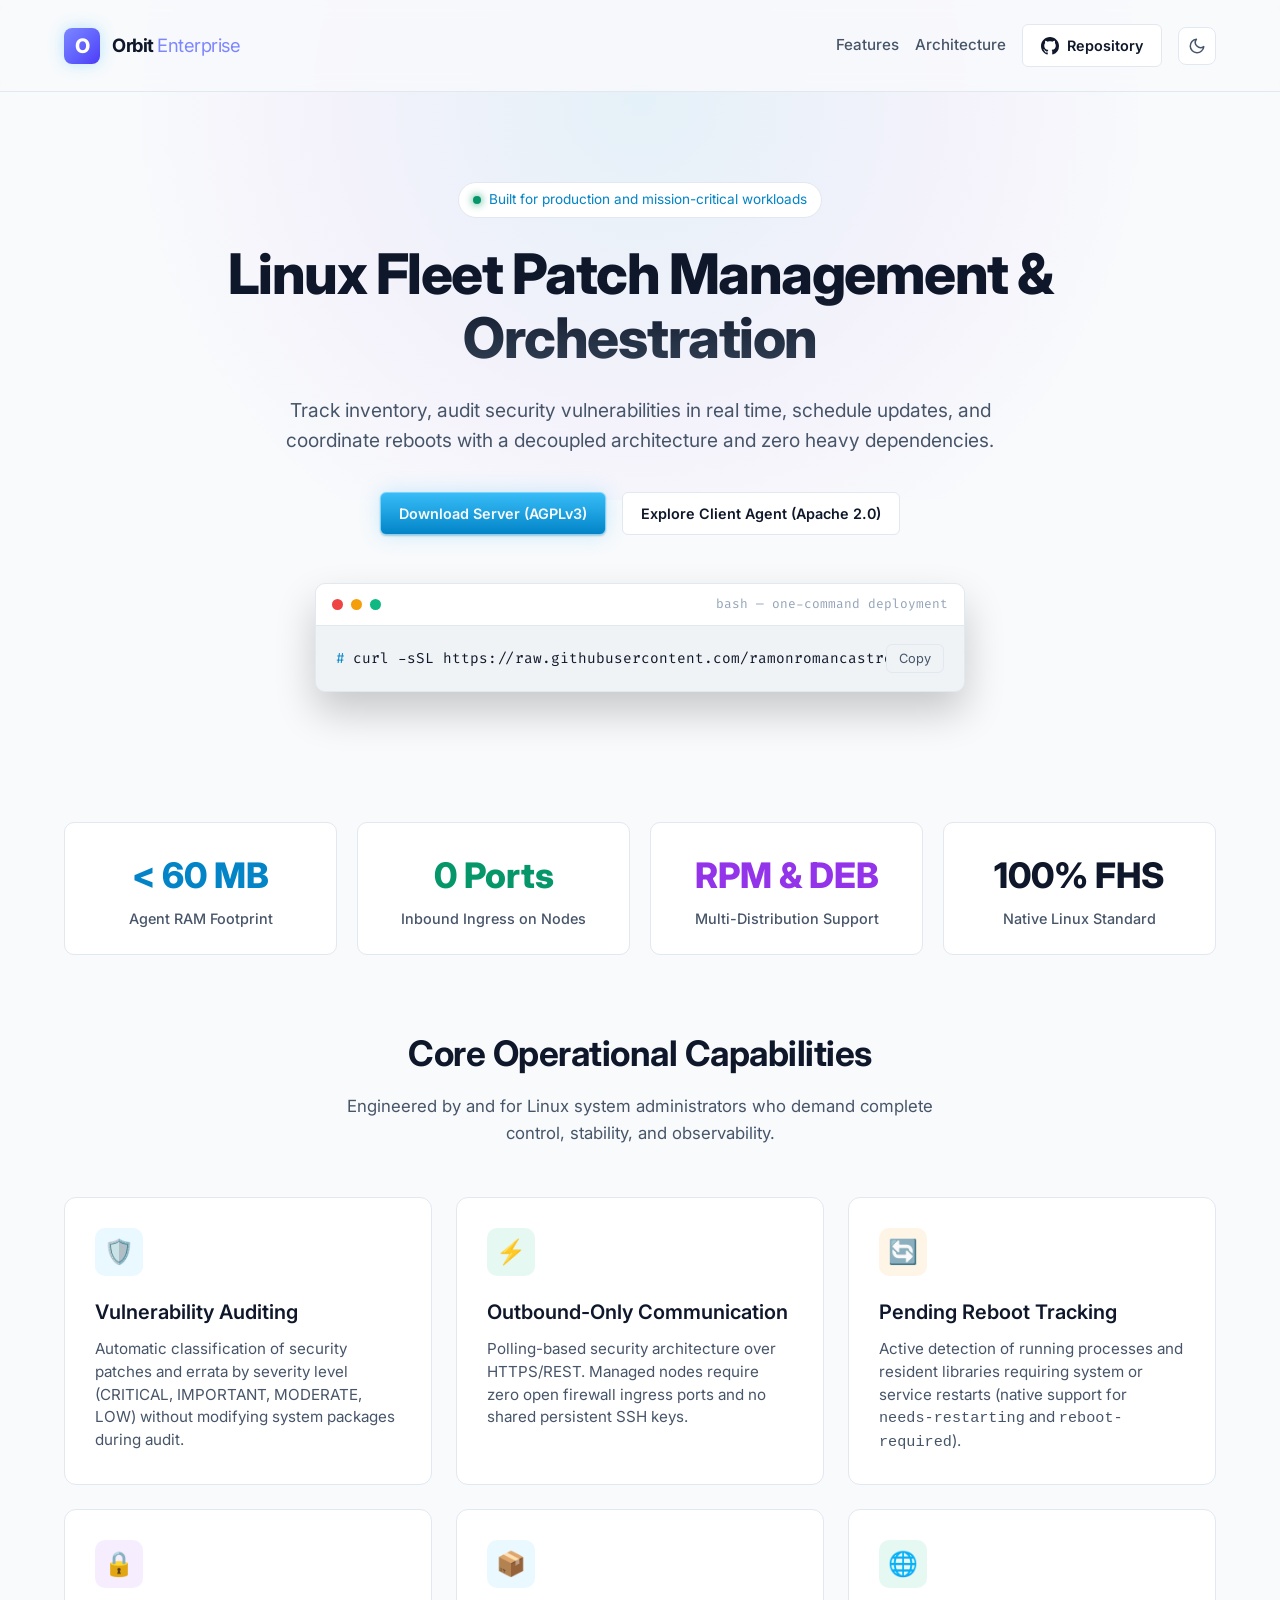
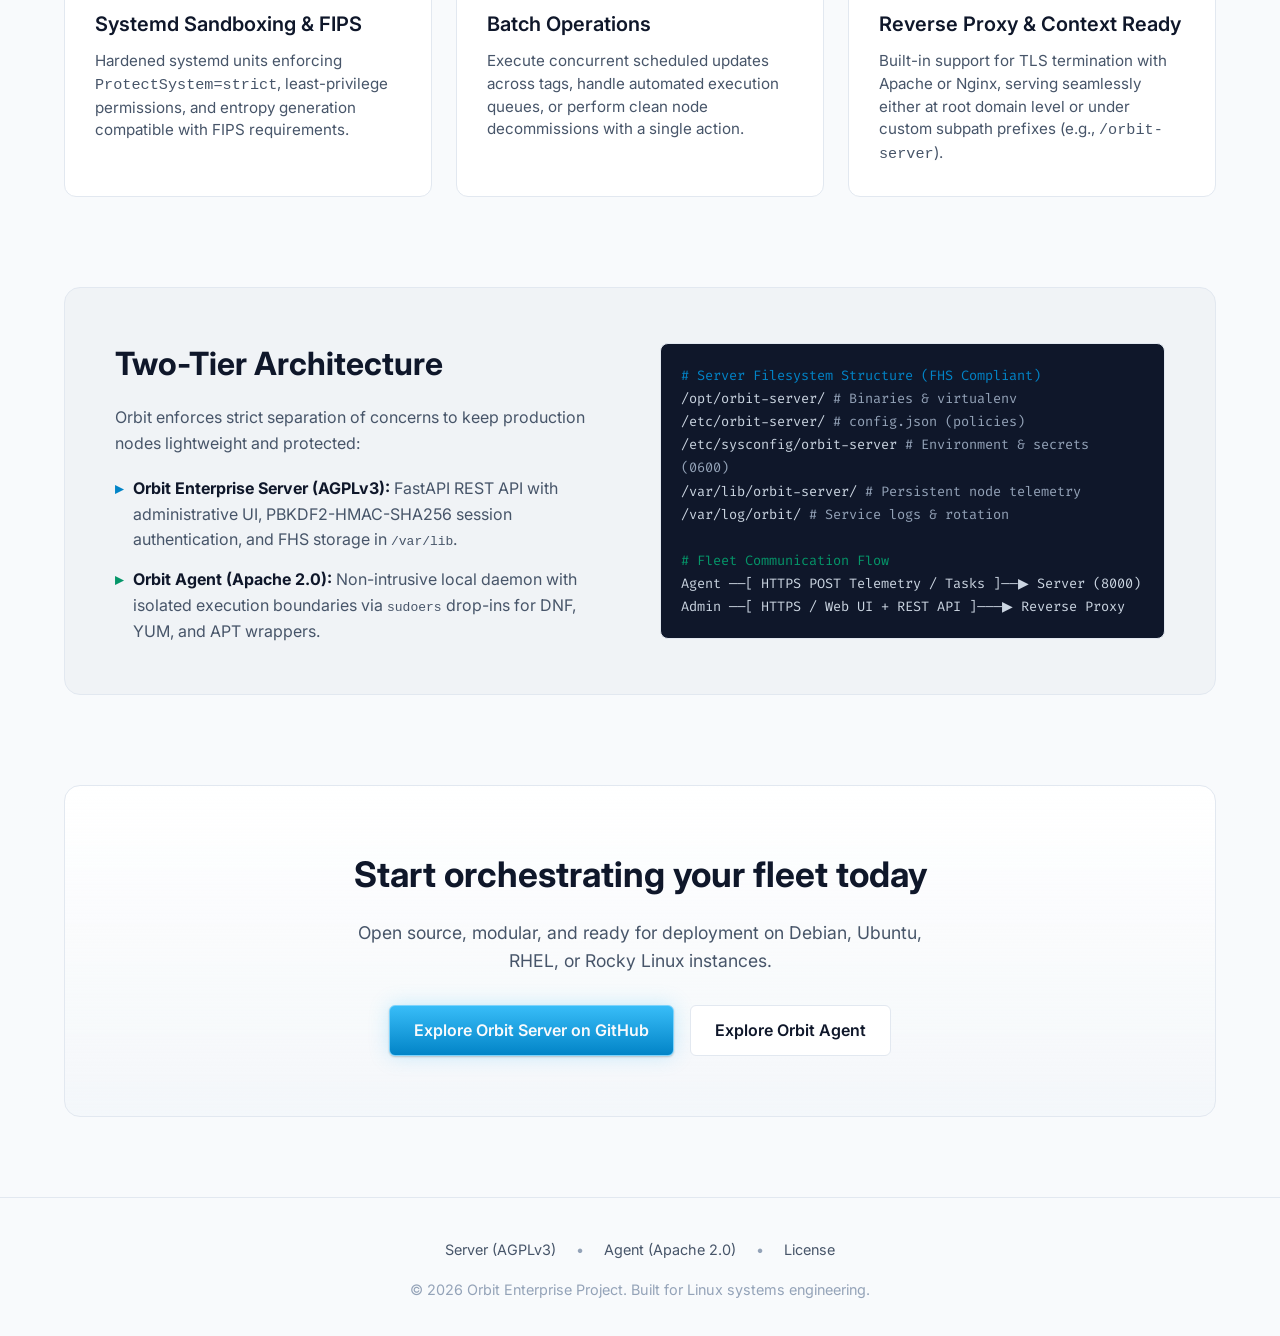
==== commit 8cc31413: "Add theme toggle functionality and improve theme management" ====
--- a/orbit-server/index.html
+++ b/orbit-server/index.html
@@ -4,7 +4,17 @@
   <meta charset="UTF-8">
   <meta name="viewport" content="width=device-width, initial-scale=1.0">
   <meta http-equiv="X-UA-Compatible" content="IE=edge">
-  
+
+  <!-- Prevención de parpadeo de tema (FOUC) -->
+  <script>
+    (function() {
+      const savedTheme = localStorage.getItem('orbit-theme');
+      if (savedTheme) {
+        document.documentElement.setAttribute('data-theme', savedTheme);
+      }
+    })();
+  </script>
+
   <!-- SEO CORE -->
   <title>Orbit Enterprise | Linux Fleet Patch Management & Orchestration</title>
   <meta name="description" content="Centralized, secure, and lightweight Linux fleet orchestrator for security patch auditing, telemetry, and automated task execution across RPM and DEB systems.">
@@ -12,7 +22,7 @@
   <meta name="author" content="Orbit Enterprise Project">
   <meta name="robots" content="index, follow, max-image-preview:large, max-snippet:-1, max-video-preview:-1">
   <link rel="canonical" href="https://ramonromancastro.github.io/orbit-server/">
-  <meta name="theme-color" content="#0d1117">
+  <meta name="theme-color" content="#0d1117" id="theme-color-meta">
 
   <!-- OPEN GRAPH / FACEBOOK / LINKEDIN / DISCORD -->
   <meta property="og:type" content="website">
@@ -58,16 +68,20 @@
     }
   }
   </script>
-  
+
   <style>
+    /* Variables base: Modo oscuro por defecto */
     :root {
       --bg-darker: #090d13;
       --bg-dark: #0d1117;
       --bg-card: #161b22;
       --bg-card-hover: #1c2129;
+      --btn-primary: #0d1117;
       --border-color: #30363d;
       --border-hover: #484f58;
-      
+      --badge-color: oklch(51.1% 0.262 276.966);
+      --subtitle-color: oklch(67.3% 0.182 276.935);
+
       --accent-blue: #38bdf8;
       --accent-blue-glow: rgba(56, 189, 248, 0.15);
       --accent-green: #10b981;
@@ -78,24 +92,114 @@
       --text-muted: #8b949e;
       --text-dim: #6e7681;
       
+      --glow-gradient: radial-gradient(circle at 50% 20%, rgba(56, 189, 248, 0.12) 0%, rgba(168, 85, 247, 0.05) 50%, transparent 80%);
+      --header-bg: rgba(13, 17, 23, 0.85);
+      --hero-heading-gradient: linear-gradient(180deg, #ffffff 40%, #94a3b8 100%);
+      --cta-gradient: linear-gradient(180deg, var(--bg-card) 0%, rgba(22, 27, 34, 0.4) 100%);
+      --terminal-code-bg: #000000;
+      --terminal-code-text: #94a3b8;
+      
       --font-sans: 'Inter', -apple-system, BlinkMacSystemFont, sans-serif;
       --font-mono: 'Fira Code', monospace;
     }
 
-    /* Inter Font (Sans-serif) */
+    /* Adaptación automática según preferencia del sistema */
+    @media (prefers-color-scheme: light) {
+      :root:not([data-theme="dark"]) {
+        --bg-darker: #f0f3f6;
+        --bg-dark: #f8fafc;
+        --bg-card: #ffffff;
+        --bg-card-hover: #f1f5f9;
+        --btn-primary: #f8fafc;
+        --border-color: #e2e8f0;
+        --border-hover: #cbd5e1;
+
+        --accent-blue: #0284c7;
+        --accent-blue-glow: rgba(2, 132, 199, 0.15);
+        --accent-green: #059669;
+        --accent-purple: #9333ea;
+        --accent-amber: #d97706;
+
+        --text-main: #0f172a;
+        --text-muted: #475569;
+        --text-dim: #94a3b8;
+
+        --glow-gradient: radial-gradient(circle at 50% 20%, rgba(2, 132, 199, 0.08) 0%, rgba(147, 51, 234, 0.04) 50%, transparent 80%);
+        --header-bg: rgba(248, 250, 252, 0.85);
+        --hero-heading-gradient: linear-gradient(180deg, #0f172a 40%, #334155 100%);
+        --cta-gradient: linear-gradient(180deg, #ffffff 0%, rgba(241, 245, 249, 0.6) 100%);
+        --terminal-code-bg: #0f172a;
+        --terminal-code-text: #cbd5e1;
+      }
+    }
+
+    /* Override explícito mediante botón manual */
+    html[data-theme="light"] {
+      --bg-darker: #f0f3f6;
+      --bg-dark: #f8fafc;
+      --bg-card: #ffffff;
+      --bg-card-hover: #f1f5f9;
+      --border-color: #e2e8f0;
+      --border-hover: #cbd5e1;
+
+      --accent-blue: #0284c7;
+      --accent-blue-glow: rgba(2, 132, 199, 0.15);
+      --accent-green: #059669;
+      --accent-purple: #9333ea;
+      --accent-amber: #d97706;
+
+      --text-main: #0f172a;
+      --text-muted: #475569;
+      --text-dim: #94a3b8;
+
+      --glow-gradient: radial-gradient(circle at 50% 20%, rgba(2, 132, 199, 0.08) 0%, rgba(147, 51, 234, 0.04) 50%, transparent 80%);
+      --header-bg: rgba(248, 250, 252, 0.85);
+      --hero-heading-gradient: linear-gradient(180deg, #0f172a 40%, #334155 100%);
+      --cta-gradient: linear-gradient(180deg, #ffffff 0%, rgba(241, 245, 249, 0.6) 100%);
+      --terminal-code-bg: #0f172a;
+      --terminal-code-text: #cbd5e1;
+    }
+
+    html[data-theme="dark"] {
+      --bg-darker: #090d13;
+      --bg-dark: #0d1117;
+      --bg-card: #161b22;
+      --bg-card-hover: #1c2129;
+      --border-color: #30363d;
+      --border-hover: #484f58;
+
+      --accent-blue: #38bdf8;
+      --accent-blue-glow: rgba(56, 189, 248, 0.15);
+      --accent-green: #10b981;
+      --accent-purple: #a855f7;
+      --accent-amber: #f59e0b;
+
+      --text-main: #f0f6fc;
+      --text-muted: #8b949e;
+      --text-dim: #6e7681;
+
+      --glow-gradient: radial-gradient(circle at 50% 20%, rgba(56, 189, 248, 0.12) 0%, rgba(168, 85, 247, 0.05) 50%, transparent 80%);
+      --header-bg: rgba(13, 17, 23, 0.85);
+      --hero-heading-gradient: linear-gradient(180deg, #ffffff 40%, #94a3b8 100%);
+      --cta-gradient: linear-gradient(180deg, var(--bg-card) 0%, rgba(22, 27, 34, 0.4) 100%);
+      --terminal-code-bg: #000000;
+      --terminal-code-text: #94a3b8;
+    }
+
+    /* Inter Font */
     @font-face {
       font-family: 'Inter';
       font-style: normal;
-      font-weight: 100 900; /* Cobertura completa si usas la variable */
+      font-weight: 100 900;
       font-display: swap;
       src: url('fonts/inter-latin-standard-normal.woff2') format('woff2');
     }
 
-    /* Fira Code Font (Monospace - 400 Regular) */
+    /* Fira Code Font */
     @font-face {
       font-family: 'Fira Code';
       font-style: normal;
-      font-weight: 100 900; /* Cobertura completa si usas la variable */
+      font-weight: 100 900;
       font-display: swap;
       src: url('fonts/fira-code-latin-wght-normal.woff2') format('woff2');
     }
@@ -104,6 +208,7 @@
       box-sizing: border-box;
       margin: 0;
       padding: 0;
+      transition: background-color 0.25s ease, border-color 0.25s ease, color 0.25s ease;
     }
 
     body {
@@ -122,7 +227,7 @@
       transform: translateX(-50%);
       width: 1000px;
       height: 500px;
-      background: radial-gradient(circle at 50% 20%, rgba(56, 189, 248, 0.12) 0%, rgba(168, 85, 247, 0.05) 50%, transparent 80%);
+      background: var(--glow-gradient);
       pointer-events: none;
       z-index: 0;
     }
@@ -137,12 +242,12 @@
 
     header {
       padding: 24px 0;
-      border-bottom: 1px solid rgba(48, 54, 61, 0.5);
+      border-bottom: 1px solid var(--border-color);
       backdrop-filter: blur(8px);
       position: sticky;
       top: 0;
       z-index: 50;
-      background: rgba(13, 17, 23, 0.85);
+      background: var(--header-bg);
     }
 
     .header-content {
@@ -163,7 +268,7 @@
       width: 36px;
       height: 36px;
       border-radius: 8px;
-      background: linear-gradient(135deg, var(--accent-blue), #2563eb);
+      background: linear-gradient(135deg, var(--subtitle-color), var(--badge-color));
       display: flex;
       align-items: center;
       justify-content: center;
@@ -179,6 +284,13 @@
       letter-spacing: -0.5px;
     }
 
+    .logo-subtitle {
+      font-weight: 400;
+      font-size: 1.15rem;
+      letter-spacing: -0.5px;
+      color: var(--subtitle-color);
+    }
+
     .nav-actions {
       display: flex;
       align-items: center;
@@ -190,7 +302,6 @@
       text-decoration: none;
       font-size: 0.95rem;
       font-weight: 500;
-      transition: color 0.2s;
     }
 
     .nav-link:hover {
@@ -207,7 +318,6 @@
       font-weight: 600;
       text-decoration: none;
       cursor: pointer;
-      transition: all 0.2s cubic-bezier(0.4, 0, 0.2, 1);
     }
 
     .btn-github {
@@ -223,15 +333,35 @@
 
     .btn-primary {
       background: linear-gradient(180deg, #38bdf8 0%, #0284c7 100%);
-      color: #041019;
-      box-shadow: 0 1px 2px rgba(0,0,0,0.4), 0 0 20px rgba(56, 189, 248, 0.25);
+      /*color: #041019;*/
+      color: var(--btn-primary);
+      box-shadow: 0 1px 2px rgba(0,0,0,0.2), 0 0 20px rgba(56, 189, 248, 0.25);
       border: 1px solid #7dd3fc;
     }
 
     .btn-primary:hover {
-      filter: brightness(1.1);
+      filter: brightness(1.05);
       box-shadow: 0 0 25px rgba(56, 189, 248, 0.4);
       transform: translateY(-1px);
+    }
+
+    /* Botón Selector de Tema */
+    .btn-theme-toggle {
+      background: var(--bg-card);
+      border: 1px solid var(--border-color);
+      color: var(--text-muted);
+      width: 38px;
+      height: 38px;
+      border-radius: 8px;
+      display: inline-flex;
+      align-items: center;
+      justify-content: center;
+      cursor: pointer;
+    }
+
+    .btn-theme-toggle:hover {
+      color: var(--text-main);
+      border-color: var(--border-hover);
     }
 
     .hero {
@@ -269,8 +399,9 @@
       max-width: 850px;
       margin-left: auto;
       margin-right: auto;
-      background: linear-gradient(180deg, #ffffff 40%, #94a3b8 100%);
+      background: var(--hero-heading-gradient);
       -webkit-background-clip: text;
+      background-clip: text;
       -webkit-text-fill-color: transparent;
     }
 
@@ -296,7 +427,7 @@
       background-color: var(--bg-darker);
       border: 1px solid var(--border-color);
       border-radius: 10px;
-      box-shadow: 0 20px 40px rgba(0, 0, 0, 0.6);
+      box-shadow: 0 20px 40px rgba(0, 0, 0, 0.2);
       text-align: left;
       overflow: hidden;
     }
@@ -334,7 +465,7 @@
       display: flex;
       justify-content: space-between;
       align-items: center;
-      color: #e2e8f0;
+      color: var(--text-main);
     }
 
     .cmd-text {
@@ -357,7 +488,6 @@
       cursor: pointer;
       font-size: 0.8rem;
       font-family: var(--font-sans);
-      transition: all 0.2s;
     }
 
     .btn-copy:hover {
@@ -429,7 +559,6 @@
       border: 1px solid var(--border-color);
       border-radius: 12px;
       padding: 30px;
-      transition: transform 0.2s, border-color 0.2s;
       position: relative;
     }
 
@@ -483,13 +612,13 @@
     }
 
     .arch-code {
-      background: #000;
+      background: var(--terminal-code-bg);
       border: 1px solid var(--border-color);
       border-radius: 8px;
       padding: 20px;
       font-family: var(--font-mono);
       font-size: 0.85rem;
-      color: #94a3b8;
+      color: var(--terminal-code-text);
       line-height: 1.7;
     }
 
@@ -497,7 +626,7 @@
     .arch-code .code-green { color: var(--accent-green); }
 
     .cta-banner {
-      background: linear-gradient(180deg, var(--bg-card) 0%, rgba(22, 27, 34, 0.4) 100%);
+      background: var(--cta-gradient);
       border: 1px solid var(--border-color);
       border-radius: 16px;
       padding: 60px 30px;
@@ -536,7 +665,6 @@
     .footer-links a {
       color: var(--text-muted);
       text-decoration: none;
-      transition: color 0.2s;
     }
 
     .footer-links a:hover {
@@ -552,7 +680,6 @@
   </style>
 </head>
 <body>
-
   <div class="glow-bg" aria-hidden="true"></div>
 
   <!-- HEADER -->
@@ -560,7 +687,7 @@
     <div class="container header-content">
       <a href="#" class="logo-container" aria-label="Orbit Enterprise Homepage">
         <div class="logo-badge" aria-hidden="true">O</div>
-        <span class="logo-title">Orbit Enterprise</span>
+        <span class="logo-title">Orbit <span class="logo-subtitle">Enterprise</span></span>
       </a>
       <nav class="nav-actions" aria-label="Main Navigation">
         <a href="#features" class="nav-link">Features</a>
@@ -571,12 +698,28 @@
           </svg>
           Repository
         </a>
+        <!-- Selector Manual Tema -->
+        <button id="theme-toggle" class="btn-theme-toggle" aria-label="Cambiar tema" title="Cambiar tema">
+          <svg id="theme-icon-sun" style="display: none;" width="18" height="18" viewBox="0 0 24 24" fill="none" stroke="currentColor" stroke-width="2" stroke-linecap="round" stroke-linejoin="round" aria-hidden="true">
+            <circle cx="12" cy="12" r="5"></circle>
+            <line x1="12" y1="1" x2="12" y2="3"></line>
+            <line x1="12" y1="21" x2="12" y2="23"></line>
+            <line x1="4.22" y1="4.22" x2="5.64" y2="5.64"></line>
+            <line x1="18.36" y1="18.36" x2="19.78" y2="19.78"></line>
+            <line x1="1" y1="12" x2="3" y2="12"></line>
+            <line x1="21" y1="12" x2="23" y2="12"></line>
+            <line x1="4.22" y1="19.78" x2="5.64" y2="18.36"></line>
+            <line x1="18.36" y1="5.64" x2="19.78" y2="4.22"></line>
+          </svg>
+          <svg id="theme-icon-moon" style="display: none;" width="18" height="18" viewBox="0 0 24 24" fill="none" stroke="currentColor" stroke-width="2" stroke-linecap="round" stroke-linejoin="round" aria-hidden="true">
+            <path d="M21 12.79A9 9 0 1 1 11.21 3 7 7 0 0 0 21 12.79z"></path>
+          </svg>
+        </button>
       </nav>
     </div>
   </header>
 
   <main class="container">
-    
     <!-- HERO -->
     <section class="hero" aria-labelledby="hero-title">
       <div class="hero-tagline">
@@ -649,7 +792,6 @@
             Automatic classification of security patches and errata by severity level (CRITICAL, IMPORTANT, MODERATE, LOW) without modifying system packages during audit.
           </p>
         </article>
-
         <article class="feature-card">
           <div class="feature-icon icon-green" aria-hidden="true">⚡</div>
           <h3>Outbound-Only Communication</h3>
@@ -657,7 +799,6 @@
             Polling-based security architecture over HTTPS/REST. Managed nodes require zero open firewall ingress ports and no shared persistent SSH keys.
           </p>
         </article>
-
         <article class="feature-card">
           <div class="feature-icon icon-amber" aria-hidden="true">🔄</div>
           <h3>Pending Reboot Tracking</h3>
@@ -665,7 +806,6 @@
             Active detection of running processes and resident libraries requiring system or service restarts (native support for <code>needs-restarting</code> and <code>reboot-required</code>).
           </p>
         </article>
-
         <article class="feature-card">
           <div class="feature-icon icon-purple" aria-hidden="true">🔒</div>
           <h3>Systemd Sandboxing & FIPS</h3>
@@ -673,7 +813,6 @@
             Hardened systemd units enforcing <code>ProtectSystem=strict</code>, least-privilege permissions, and entropy generation compatible with FIPS requirements.
           </p>
         </article>
-
         <article class="feature-card">
           <div class="feature-icon icon-blue" aria-hidden="true">📦</div>
           <h3>Batch Operations</h3>
@@ -681,7 +820,6 @@
             Execute concurrent scheduled updates across tags, handle automated execution queues, or perform clean node decommissions with a single action.
           </p>
         </article>
-
         <article class="feature-card">
           <div class="feature-icon icon-green" aria-hidden="true">🌐</div>
           <h3>Reverse Proxy & Context Ready</h3>
@@ -741,7 +879,6 @@
         </a>
       </div>
     </section>
-
   </main>
 
   <!-- FOOTER -->
@@ -759,6 +896,48 @@
   </footer>
 
   <script>
+    // Lógica para alternar y sincronizar temas
+    const themeToggleBtn = document.getElementById('theme-toggle');
+    const sunIcon = document.getElementById('theme-icon-sun');
+    const moonIcon = document.getElementById('theme-icon-moon');
+    const metaThemeColor = document.getElementById('theme-color-meta');
+    const mediaQuery = window.matchMedia('(prefers-color-scheme: light)');
+
+    function resolveTheme() {
+      const explicit = document.documentElement.getAttribute('data-theme');
+      if (explicit) return explicit;
+      return mediaQuery.matches ? 'light' : 'dark';
+    }
+
+    function syncThemeUI() {
+      const activeTheme = resolveTheme();
+      if (activeTheme === 'light') {
+        sunIcon.style.display = 'none';
+        moonIcon.style.display = 'block';
+        if (metaThemeColor) metaThemeColor.setAttribute('content', '#f8fafc');
+      } else {
+        sunIcon.style.display = 'block';
+        moonIcon.style.display = 'none';
+        if (metaThemeColor) metaThemeColor.setAttribute('content', '#0d1117');
+      }
+    }
+
+    themeToggleBtn.addEventListener('click', () => {
+      const current = resolveTheme();
+      const nextTheme = current === 'dark' ? 'light' : 'dark';
+      document.documentElement.setAttribute('data-theme', nextTheme);
+      localStorage.setItem('orbit-theme', nextTheme);
+      syncThemeUI();
+    });
+
+    mediaQuery.addEventListener('change', () => {
+      if (!localStorage.getItem('orbit-theme')) {
+        syncThemeUI();
+      }
+    });
+
+    syncThemeUI();
+
     function copyInstallCmd(btn) {
       const cmd = "curl -sSL https://raw.githubusercontent.com/ramonromancastro/orbit-server/main/get-orbit.sh | sudo bash";
       navigator.clipboard.writeText(cmd).then(() => {
